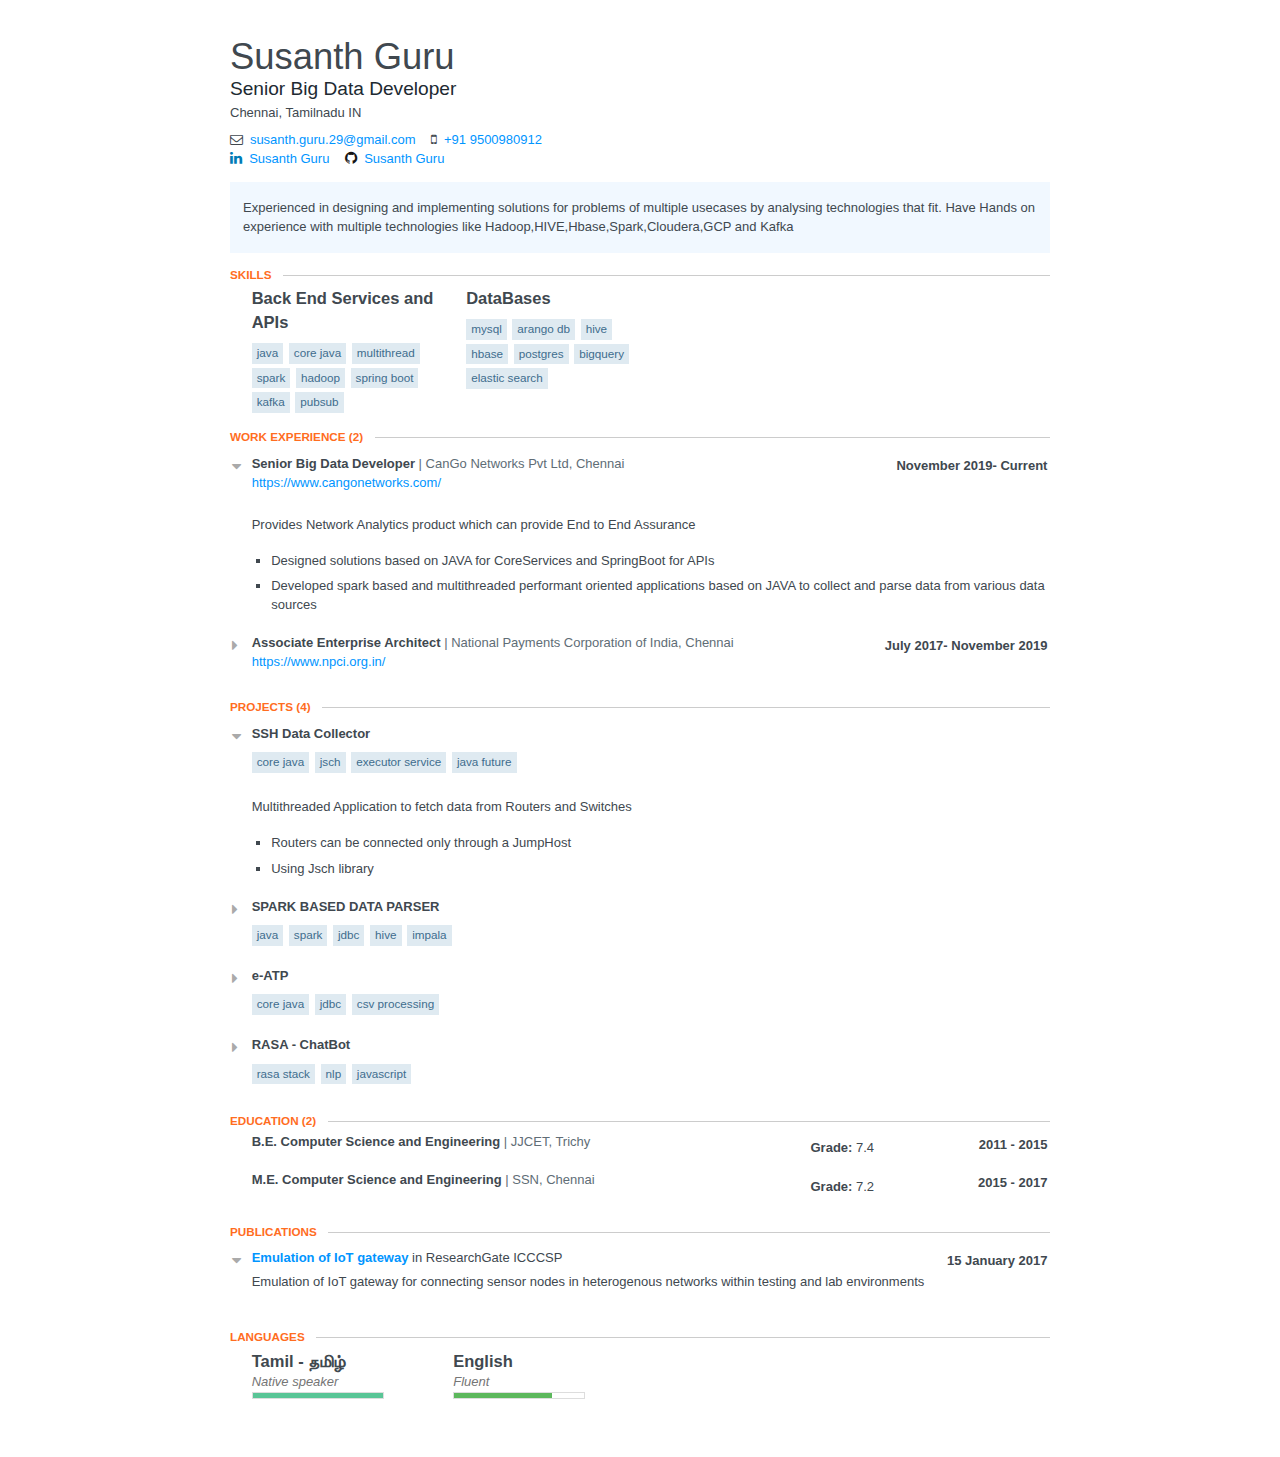
==== resume/public/index.html @ 5b5b3032 "overflow3" ====
<!doctype html>
<html>
  <head>
  <meta charset="utf-8">
  <meta name="viewport" content="width=device-width, initial-scale=1.0, user-scalable=no" />
  <title>Susanth Guru</title>
  <link rel="stylesheet" href="https://maxcdn.bootstrapcdn.com/font-awesome/4.7.0/css/font-awesome.min.css" />
  <style>
  /********************************************
* 	reset from
* 	http://meyerweb.com/eric/tools/css/reset/
*******************************************/

html,
body,
div,
span,
applet,
object,
iframe,
h1,
h2,
h3,
h4,
h5,
h6,
p,
blockquote,
pre,
a,
abbr,
acronym,
address,
big,
cite,
code,
del,
dfn,
em,
img,
ins,
kbd,
q,
s,
samp,
small,
strike,
strong,
sub,
sup,
tt,
var,
b,
u,
i,
center,
dl,
dt,
dd,
ol,
ul,
li,
fieldset,
form,
label,
legend,
table,
caption,
tbody,
tfoot,
thead,
tr,
th,
td,
article,
aside,
canvas,
details,
embed,
figure,
figcaption,
footer,
header,
hgroup,
menu,
nav,
output,
ruby,
section,
summary,
time,
mark,
audio,
video {
    margin: 0;
    padding: 0;
    border: 0;
    font-size: 100%;
    vertical-align: baseline;
}

article,
aside,
details,
figcaption,
figure,
footer,
header,
hgroup,
menu,
nav,
section {
    display: block;
}

body {
    line-height: 1;
}

ol,
ul {
    list-style: none;
}

blockquote,
q {
    quotes: none;
}

blockquote:before,
blockquote:after,
q:before,
q:after {
    content: none;
}

table {
    border-collapse: collapse;
    border-spacing: 0;
}


/****************
*	COMMONS
****************/

body,
html {
    font-family: "Helvetica Neue", Helvetica, Arial, "Lucida Grande", sans-serif;
    font-size: 13px;
    color: #40484f;
    font-weight: 400;
    letter-spacing: 0;
    line-height: 1.46153846;
    text-align: left;
    -webkit-text-size-adjust: 100%;
}

p {
    display: block;
    margin-bottom: 1.3em;
}

a {
    color: #0095ff;
    text-decoration: none;
}

a:hover {
    color: #0c65a5;
    text-decoration: underline;
}

ul {
    margin-top: 1rem;
}

li {
    list-style-type: square;
    list-style-position: outside;
    margin-left: 1.3em;
}

.highlights>li>p {
    margin-bottom: 0.5em;
}

h1 {
    font-size: 2rem;
}

h2 {
    font-size: 1.67rem;
}

h3 {
    font-size: 1.27rem;
}

em {
    color: #757575;
}

blockquote {
    margin-bottom: 1em;
}

strong {
    font-weight: 700;
}


/* main container */

#resume {
    padding: 1rem;
    margin-top: 2rem;
}


/* every section wrapper */

.section {
    margin-bottom: 1rem;
}

section .location {
    margin-right: .5em;
    color: #606d76;
    font-weight: 700;
}

#contact {
    margin-top: .5rem;
}

#profiles .item {
    padding: 0;
}

#header>#profiles,
#header>#contact,
#skills,
#languages,
#interests {
    display: -webkit-box;
    display: -moz-box;
    display: -ms-flexbox;
    display: -webkit-flex;
    display: flex;
    -webkit-flex-flow: row wrap;
    flex-flow: row wrap;
    -webkit-justify-content: flex-start;
    justify-content: flex-start;
}

#header>div {
    line-height: 1.5;
}

#header>div>div {
    margin-right: 1.2em;
}

#header h1.name {
    font-size: 2.8rem;
    font-weight: 100;
    line-height: 100%;
}

#header h2.label {
    color: #202931;
    font-size: 1.47rem;
    font-weight: 300;
}

#header .picture {
    width: 11em;
    float: right;
    border-radius: 4px;
}

.main-summary {
    background: #f1f8ff;
    padding: 1.2em 1em;
    margin-top: 1rem;
}

.main-summary p {
    margin: .15em 0 0;
}

h2.section-title {
    display: inline-block;
    background: #fff;
    padding: 0 1em 0.3em 0;
    color: #ff6d1f;
    text-transform: uppercase;
    font-weight: 600;
    border: none;
    font-size: .9rem;
}

.section>header {
    position: relative;
}

.fa {
    margin-right: 0.25em;
}

.section>header::after {
    position: absolute;
    left: 0;
    top: .7em;
    height: 1px;
    background: #ccc;
    content: "";
    width: 100%;
    z-index: -100;
    display: block;
}

.section.main-summary>section {
    margin: 0;
}

.section>section>header {
    font-size: 1.38rem;
    position: relative;
    margin-top: .7em;
}

.section>section>header:first-of-type {
    margin: 0;
}

.section>section>header .space-left {
    position: absolute;
    left: -1.56rem;
    top: 5px;
    color: #aaa;
    line-height: 1;
    opacity: 0;
}

.position,
.company,
.organization,
.institution,
.date,
.area,
.studyType,
.title,
.awarder {
    display: inline;
}

.position,
.studyType,
.area,
.title,
.language,
.name {
    font-weight: 600;
}

.company::before,
.institution::before,
.organization::before,
.awarder::before {
    content: "at "
}

.company,
.institution,
.organization,
.awarder {
    color: #606d76;
    font-weight: 400;
}

.section header .date {
    font-size: 1rem;
    display: inline-table;
    padding: .1em 0;
    font-weight: 600;
}

ul.keywords,
ul.courses {
    margin-top: .5em;
}

ul.keywords li,
ul.courses li {
    display: inline-block;
    margin: 2px 2px 2px 0;
    padding: 4px 5px 5px;
    font-size: .9rem;
    line-height: 1;
    text-transform: lowercase;
    color: #3e6d8e;
    background-color: #dfeaf1;
    border: 0 solid #dfeaf1;
    white-space: nowrap;
}

ul.keywords li:hover,
ul.courses li:hover {
    background: #dfeaf0;
}

.item {
    padding: .5em 0;
}

.gpa {
    padding-bottom: .5em;
}

.fa.social {
    font-size: 1.1em;
}


/* Social Media Brand Colors */

.google-plus {
    color: #dd4b39;
}

.tumblr {
    color: #32506d;
}

.foursquare {
    color: #0072b1;
}

.facebook {
    color: #3b5998;
}

.linkedin {
    color: #007bb6;
}

.pinterest {
    color: #cb2027;
}

.dribbble {
    color: #ea4c89;
}

.instagram {
    color: #517fa4;
}

.twitter {
    color: #00aced;
}

.soundcloud {
    color: #ff3a00;
}

.wordpress {
    color: #21759b;
}

.youtube {
    color: #bb0000;
}

.github {
    color: #171515;
}

.stack-overflow {
    color: #828386;
    position: relative;
}

.flickr {
    color: #ff0084;
}

.stack-overflow::after {
    position: absolute;
    left: 0;
    content: '\f16c';
    color: #f68a1f;
    overflow: hidden;
    height: 100%;
}

.telegram {
    color: #2291c3;
}

#languages .item,
#skills .item,
#interests .item {
    width: 15em;
    padding: 0 .5em .5em 0;
    border-bottom: none;
}

#skills .item {
    width: 16em;
}

#skills .item .keywords {
    width: 15em;
}


/* Skill chart */

.level {
    margin-bottom: .5em;
}

.level .bar {
    border: 1px solid #ddd;
    display: block;
    width: 10em;
    height: 5px;
    position: relative;
}

.level .bar::after {
    position: absolute;
    content: " ";
    top: 0;
    left: 0;
    background: black;
    height: 5px;
}

.level.beginner .bar::after {
    background: #EB5F51;
    width: 2.5em;
}

.level.intermediate .bar::after {
    background: #ffdf1f;
    width: 5em;
}

.level.advanced .bar::after,
.level.fluent .bar::after {
    background: #5CB85C;
    width: 7.5em;
}

.level.master .bar::after,
.level.native.speaker .bar::after {
    background: #59C596;
    width: 10em;
}

#references .item {
    padding-left: .5em;
    border-left: 5px solid #ff6d1f;
}

.toggle-item {
  visibility: hidden;
}

/******************
*	HELPER CLASSES
******************/

.clear::after {
    content: "";
    display: table;
    clear: both;
}

.display {
    display: block;
    opacity: 1 !important;
}

.margin1 {
    margin-bottom: .5rem;
}


/****************
*		TABLET
****************/

@media screen and (min-width: 602px) {
    #resume {
        width: 80%;
        margin: 0 auto;
    }
}


/****************
*		LAPTOP
****************/

@media screen and (min-width: 1025px) {
    li {
        margin-left: 1.5em;
    }
    #resume {
        width: 820px;
        margin: 2rem auto;      
    }
    .section>section>header .space-left {
        opacity: 1;
        cursor: pointer;
    }
    .section>section {
        margin-left: 1.67rem;
    }
    .toggle-item {
        transform: translate(-9999px);
    }
    .toggle-item+label {
        display: block;
        margin-top: -16px;
    }
    .toggle-item:checked+label:after {
        content: '\f0d7';
    }
    .toggle-item+label:after {
        float: left;
        cursor: pointer;
        margin-left: -20px;
        color: #aaa;
        font-size: 16px;
        content: '\f0da';
        font-family: Fontawesome;
    }
    .toggle-item~.item {
        height: 0;
        opacity: 0;
    }
    .toggle-item:checked~.item {
        height: auto;
        opacity: 1;
        transition: all .5s linear;
    }
    .company::before,
    .institution::before,
    .organization::before,
    .awarder::before {
        content: "| ";
    }
    .header-left {
        float: left;
        width: 70%;
        word-break: normal;
    }
    .section header .date {
        float: right;
        padding: .2em;
    }
    .display {
        display: none;
    }
    .display:not(.none) {
        display: block;
    }
}

@media print {
    #resume {
        margin: 0;
        padding: 0;
        -ms-word-wrap: break-word;
        word-wrap: break-word;
        line-height: 1.3;
        /*font-family: Arial, Georgia, "Lucida Grande", sans-serif;*/
    }
    @page {
        margin: 1cm 1.4cm;
    }
    .item-count {
        display: none;
    }
    .company::before,
    .institution::before,
    .organization::before,
    .awarder::before {
        content: "at ";
    }
    .main-summary {
        padding: 2rem 0;
    }
    .section {
        margin: .8rem 0;
        padding: 0;
    }
    .section header {
        padding-bottom: .15rem;
    }
    .section .location {
        padding-bottom: .15rem;
    }
    .stack-overflow::after {
        content: "";
    }
    .fa.social {
        color: #828386;
    }
    ul {
        margin-top: .4em;
    }
    ul,
    li {
        padding: 0;
    }
    ul.keywords li,
    ul.courses li {
        margin: 0;
        padding: 0;
        font-size: .8rem;
        text-transform: lowercase;
    }
    ul.keywords li::after,
    ul.courses li::after {
        padding: 0 0 0 .1rem;
        content: " |";
    }
    ul.keywords::before,
    ul.courses::before {
        font-size: .8rem;
        font-weight: 600;
    }
    ul.keywords::before {
        content: "Skills acquired: ";
    }
    #skills .keywords::before {
        content: '';
    }
    .section p {
        margin: 0;
        padding: 0;
    }
    ul.courses::before {
        content: "Major courses: ";
    }
    ul.keywords li:last-of-type::after,
    ul.courses li:last-of-type::after {
        content: "";
    }
    .level em {
        font-style: normal;
        padding: .1em 0;
    }
    .level .bar {
        display: none;
    }
    #profiles .item {
        padding: 0;
    }
    .item.display {
        display: block;
        opacity: 1 !important;
    }
}

  </style>
  
  </head>
  <body>
  
  <div id="resume">
    	<header id="header" class="clear">
    		<div>
    			<h1 class="name">Susanth Guru</h1>
    			<h2 class="label">Senior Big Data Developer</h2>
    		</div>
    		
    		<span class="location">
    			<span class="city">Chennai,</span> 
    			<span class="region">Tamilnadu</span> 
    			<span class="countryCode">IN</span> 
    		</span>
    		
    
    		<div id="contact">
    			<div class="email">
    				<span class="fa fa-envelope-o"></span>
    				<a href="mailto:susanth.guru.29@gmail.com">susanth.guru.29@gmail.com</a>
    			</div>
    			<div class="phone">
    				<span class="fa fa-mobile"></span>
    				<a href="tel:+91 9500980912">+91 9500980912</a>
    			</div>
    		</div>
    
    		<div id="profiles">
    			<div class="item">
    				<div class="username">
    					<span class="fa fa-linkedin linkedin social"></span>
    					<span class="url">
    						<a target="_blank" href="https://www.linkedin.com/in/susanth-guru-052085175">Susanth Guru</a>
    					</span> 
    				</div>
    			</div>
    			<div class="item">
    				<div class="username">
    					<span class="fa fa-github github social"></span>
    					<span class="url">
    						<a target="_blank" href="https://github.com/susanth-g">Susanth Guru</a>
    					</span> 
    				</div>
    			</div>
    		</div>
    	</header>
    
    	<section class="section main-summary">
    		<section>
    			<div><p>Experienced in designing and implementing solutions for problems of multiple usecases by analysing technologies that fit. Have Hands on experience with multiple technologies like Hadoop,HIVE,Hbase,Spark,Cloudera,GCP and Kafka</p></div>
    		</section>
    	</section>
    
    <section class="section margin1">
    	<header>
    		<h2 class='section-title'>Skills</h2>
    	</header>
    	<section id="skills">
    		<div class="item">
    			<h3 class="name">
    				Back End Services and APIs
    			</h3>
    			 			<ul class="keywords">
    				<li>JAVA</li>
    				<li>CORE JAVA</li>
    				<li>MULTITHREAD</li>
    				<li>SPARK</li>
    				<li>HADOOP</li>
    				<li>SPRING BOOT</li>
    				<li>KAFKA</li>
    				<li>PUBSUB</li>
    			</ul>
    		</div>
    		<div class="item">
    			<h3 class="name">
    				DataBases
    			</h3>
    			 			<ul class="keywords">
    				<li>MySQL</li>
    				<li>Arango DB</li>
    				<li>Hive</li>
    				<li>HBase</li>
    				<li>Postgres</li>
    				<li>BigQuery</li>
    				<li>Elastic Search</li>
    			</ul>
    		</div>
    	</section>
    </section>
    <section class="section">
      <header>
        <h2 class='section-title'>Work Experience <span class="item-count">(2)</span></h2>
      </header>
    
      <section id="work">
        <section class="work-item">
    
            <input id="work-item-0" type="checkbox" class="toggle-item" checked="checked" />
            <label for="work-item-0"></label>
    
    			<header>
    				<div class="position">Senior Big Data Developer</div>
    				<div class="company">CanGo Networks Pvt Ltd, Chennai</div>
    				<div class="date">
    				  <span class="startDate">November 2019</span> 
    					<span class="endDate">- Current</span>
    				</div>
    			</header>
    			
        	<span class="website">
        		<a target="_blank" href="https://www.cangonetworks.com/">https://www.cangonetworks.com/</a>
        	</span>      	<div class="item" id="work-item">
            <div class="summary">
              <p><p>Provides Network Analytics product which can provide End to End Assurance</p></p>
            </div>
            <ul class="highlights">
                <li><p>Designed solutions based on JAVA for CoreServices and SpringBoot for APIs</p></li>
                <li><p>Developed spark based and multithreaded performant oriented applications based on JAVA to collect and parse data from various data sources</p></li>
            </ul>
        	</div>
        </section>
        <section class="work-item">
    
            <input id="work-item-1" type="checkbox" class="toggle-item" />
            <label for="work-item-1"></label>
    
    			<header>
    				<div class="position">Associate Enterprise Architect</div>
    				<div class="company">National Payments Corporation of India, Chennai</div>
    				<div class="date">
    				  <span class="startDate">July 2017</span> 
    					<span class="endDate">- November 2019</span> 
    				</div>
    			</header>
    			
        	<span class="website">
        		<a target="_blank" href="https://www.npci.org.in/">https://www.npci.org.in/</a>
        	</span>      	<div class="item" id="work-item">
            <div class="summary">
              <p><p>The umbrella corporation for all digital payments in India</p></p>
            </div>
            <ul class="highlights">
                <li><p>Designed solutions based on HIVE and HBASE</p></li>
                <li><p>Developed utility jars to help operations team</p></li>
            </ul>
        	</div>
        </section>
      </section>
    </section>
    <section class="section">
      <header>
        <h2 class='section-title'>Projects <span class="item-count">(4)</span></h2>
      </header>
      <section id="projects">
        <section class="project-item">
            <input id="project-item-0" type="checkbox" class="toggle-item" checked="checked" />
            <label for="project-item-0"></label>
    
          <header>
            <div class="position">SSH Data Collector</div>
          </header>
          <ul class="keywords">
              <li>CORE JAVA</li>
              <li>JSCH</li>
              <li>EXECUTOR SERVICE</li>
              <li>JAVA FUTURE</li>
          </ul>
          <div class="item">
            <div class="summary">
              <p><p>Multithreaded Application to fetch data from Routers and Switches</p></p>
            </div>
            <ul class="highlights">
                <li><p>Routers can be connected only through a JumpHost</p></li>
                <li><p>Using Jsch library</p></li>
            </ul>
          </div>
        </section>
        <section class="project-item">
            <input id="project-item-1" type="checkbox" class="toggle-item" />
            <label for="project-item-1"></label>
    
          <header>
            <div class="position">SPARK BASED DATA PARSER</div>
          </header>
          <ul class="keywords">
              <li>JAVA</li>
              <li>SPARK</li>
              <li>JDBC</li>
              <li>HIVE</li>
              <li>IMPALA</li>
          </ul>
          <div class="item">
            <div class="summary">
              <p><p>Spark based Parser to extract and transform data from large files either csv or xml</p></p>
            </div>
            <ul class="highlights">
                <li><p>Pivot functions applied to make the data structured</p></li>
                <li><p>Based on JAVA SPARK SQL</p></li>
                <li><p>Performance increased with persistence of dataframes</p></li>
            </ul>
          </div>
        </section>
        <section class="project-item">
            <input id="project-item-2" type="checkbox" class="toggle-item" />
            <label for="project-item-2"></label>
    
          <header>
            <div class="position">e-ATP</div>
          </header>
          <ul class="keywords">
              <li>CORE JAVA</li>
              <li>JDBC</li>
              <li>CSV PROCESSING</li>
          </ul>
          <div class="item">
            <div class="summary">
              <p><p>Electronically Available-to-promise</p></p>
            </div>
            <ul class="highlights">
                <li><p>Process a daily file fetched from SFTP location and perform business logic then store in DB</p></li>
                <li><p>Lots of validations against data in the file and the data in DB </p></li>
            </ul>
          </div>
        </section>
        <section class="project-item">
            <input id="project-item-3" type="checkbox" class="toggle-item" />
            <label for="project-item-3"></label>
    
          <header>
            <div class="position">RASA - ChatBot</div>
          </header>
          <ul class="keywords">
              <li>RASA Stack</li>
              <li>NLP</li>
              <li>JAVASCRIPT</li>
          </ul>
          <div class="item">
            <div class="summary">
              <p><p>A simple chatbot based on trained conversations</p></p>
            </div>
            <ul class="highlights">
                <li><p>Provides trained answers based on questions asked</p></li>
                <li><p>Using plain Javascript and RASA Stack</p></li>
            </ul>
          </div>
        </section>
      </section>
    </section>
    <section class="section">
      <header>
        <h2 class='section-title'>Education <span class="item-count">(2)</span></h2>
      </header>
    
      <section id="education">
        <section class="education-item">
          <header>
            <div class="header-left">
              <div class="studyType">
                B.E.
              </div>
              <div class="area">
                Computer Science and Engineering
              </div>
              <div class="institution">
                JJCET, Trichy
              </div>
            </div>
            <div class="date">
              <span class="startDate">
              2011
              </span>
              <span class="endDate">
              - 2015
              </span>
            </div>
          </header>
    
    
    
          <div class="item">
            <div class='gpa'>
              <strong> Grade:</strong> <span>7.4</span>
            </div>
          </div>
        </section>
        <section class="education-item">
          <header>
            <div class="header-left">
              <div class="studyType">
                M.E.
              </div>
              <div class="area">
                Computer Science and Engineering
              </div>
              <div class="institution">
                SSN, Chennai
              </div>
            </div>
            <div class="date">
              <span class="startDate">
              2015
              </span>
              <span class="endDate">
              - 2017
              </span>
            </div>
          </header>
    
    
    
          <div class="item">
            <div class='gpa'>
              <strong> Grade:</strong> <span>7.2</span>
            </div>
          </div>
        </section>
      </section>
    </section>
    <section class="section">
      <header>
        <h2 class='section-title'>Publications</h2>
      </header>
      <section id="publications">
        <section class="publication-item">
            <input id="publication-item-0" type="checkbox" class="toggle-item" checked="checked" />
            <label for="publication-item-0"></label>
    
          <header>
            <div class="header-left">
              <span class="name">
              <span class="website">
              <a target="_blank" href="https://www.researchgate.net/publication/317421097_Emulation_of_IoT_gateway_for_connecting_sensor_nodes_in_heterogenous_networks">Emulation of IoT gateway</a>
              </span>
              </span>
              <span class="publisher">
              in ResearchGate ICCCSP
              </span>
            </div>
            <span class="date">
            15 January 2017
            </span>
          </header>
    
          <div class="item">  
            <div class="summary">
              <p><p>Emulation of IoT gateway for connecting sensor nodes in heterogenous networks within testing and lab environments</p></p>
            </div>
          </div>
        </section>
      </section>
    </section>
    <section class="section margin1">
      <header>
        <h2 class='section-title'>Languages</h2>
      </header>
      <section id="languages">
        <div class="display">
          <h3 class="language">
            Tamil - தமிழ்
          </h3>
          <div class="item">
            <div class="level fluency native speaker">
              <em>Native speaker</em>
              <div class="bar"></div>
            </div>
          </div>
        </div>
        <div class="display">
          <h3 class="language">
            English
          </h3>
          <div class="item">
            <div class="level fluency fluent">
              <em>Fluent</em>
              <div class="bar"></div>
            </div>
          </div>
        </div>
      </section>
    </section>

  </body>
</html>
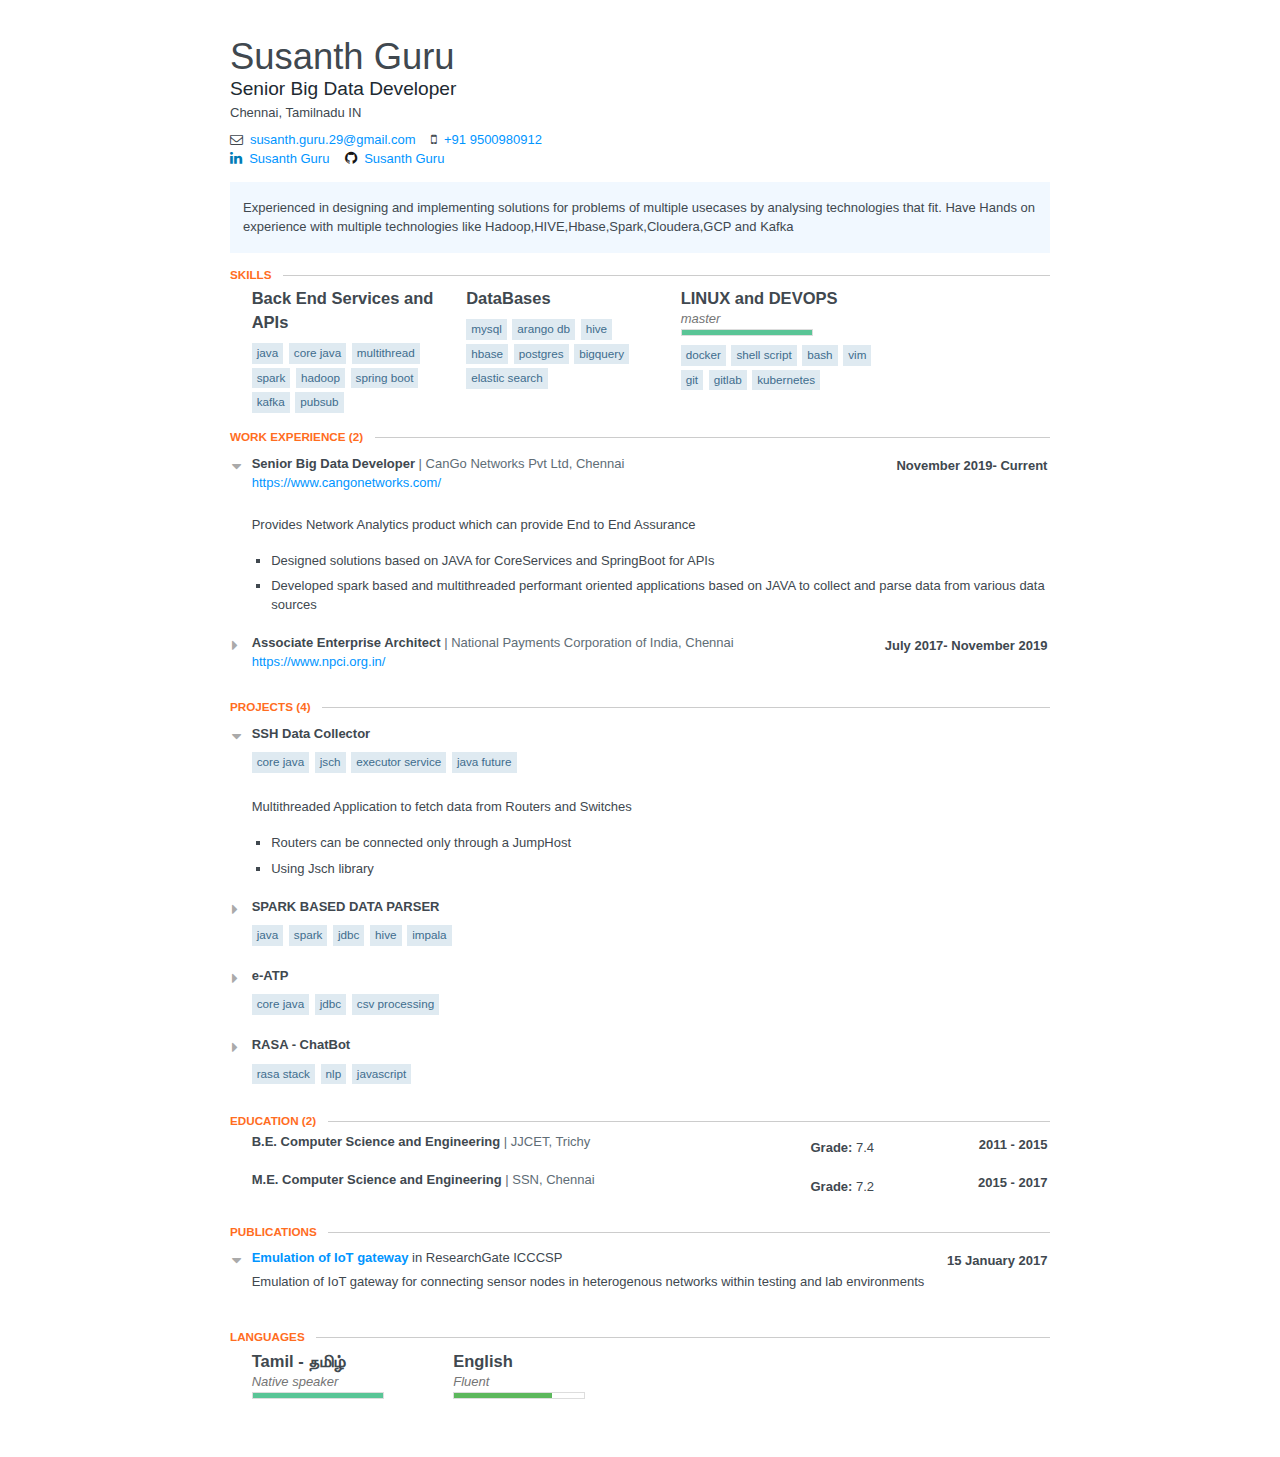
==== commit 7f7d243b: "overflow4" ====
--- a/resume/public/index.html
+++ b/resume/public/index.html
@@ -860,6 +860,25 @@
     				<li>Elastic Search</li>
     			</ul>
     		</div>
+    		<div class="item">
+    			<h3 class="name">
+    				LINUX and DEVOPS
+    			</h3>
+    			 
+    			<div class="level master">
+    				<em>master</em>
+    				<div class="bar"></div>
+    			</div>
+    			<ul class="keywords">
+    				<li>docker</li>
+    				<li>shell script</li>
+    				<li>bash</li>
+    				<li>vim</li>
+    				<li>git</li>
+    				<li>gitlab</li>
+    				<li>kubernetes</li>
+    			</ul>
+    		</div>
     	</section>
     </section>
     <section class="section">
